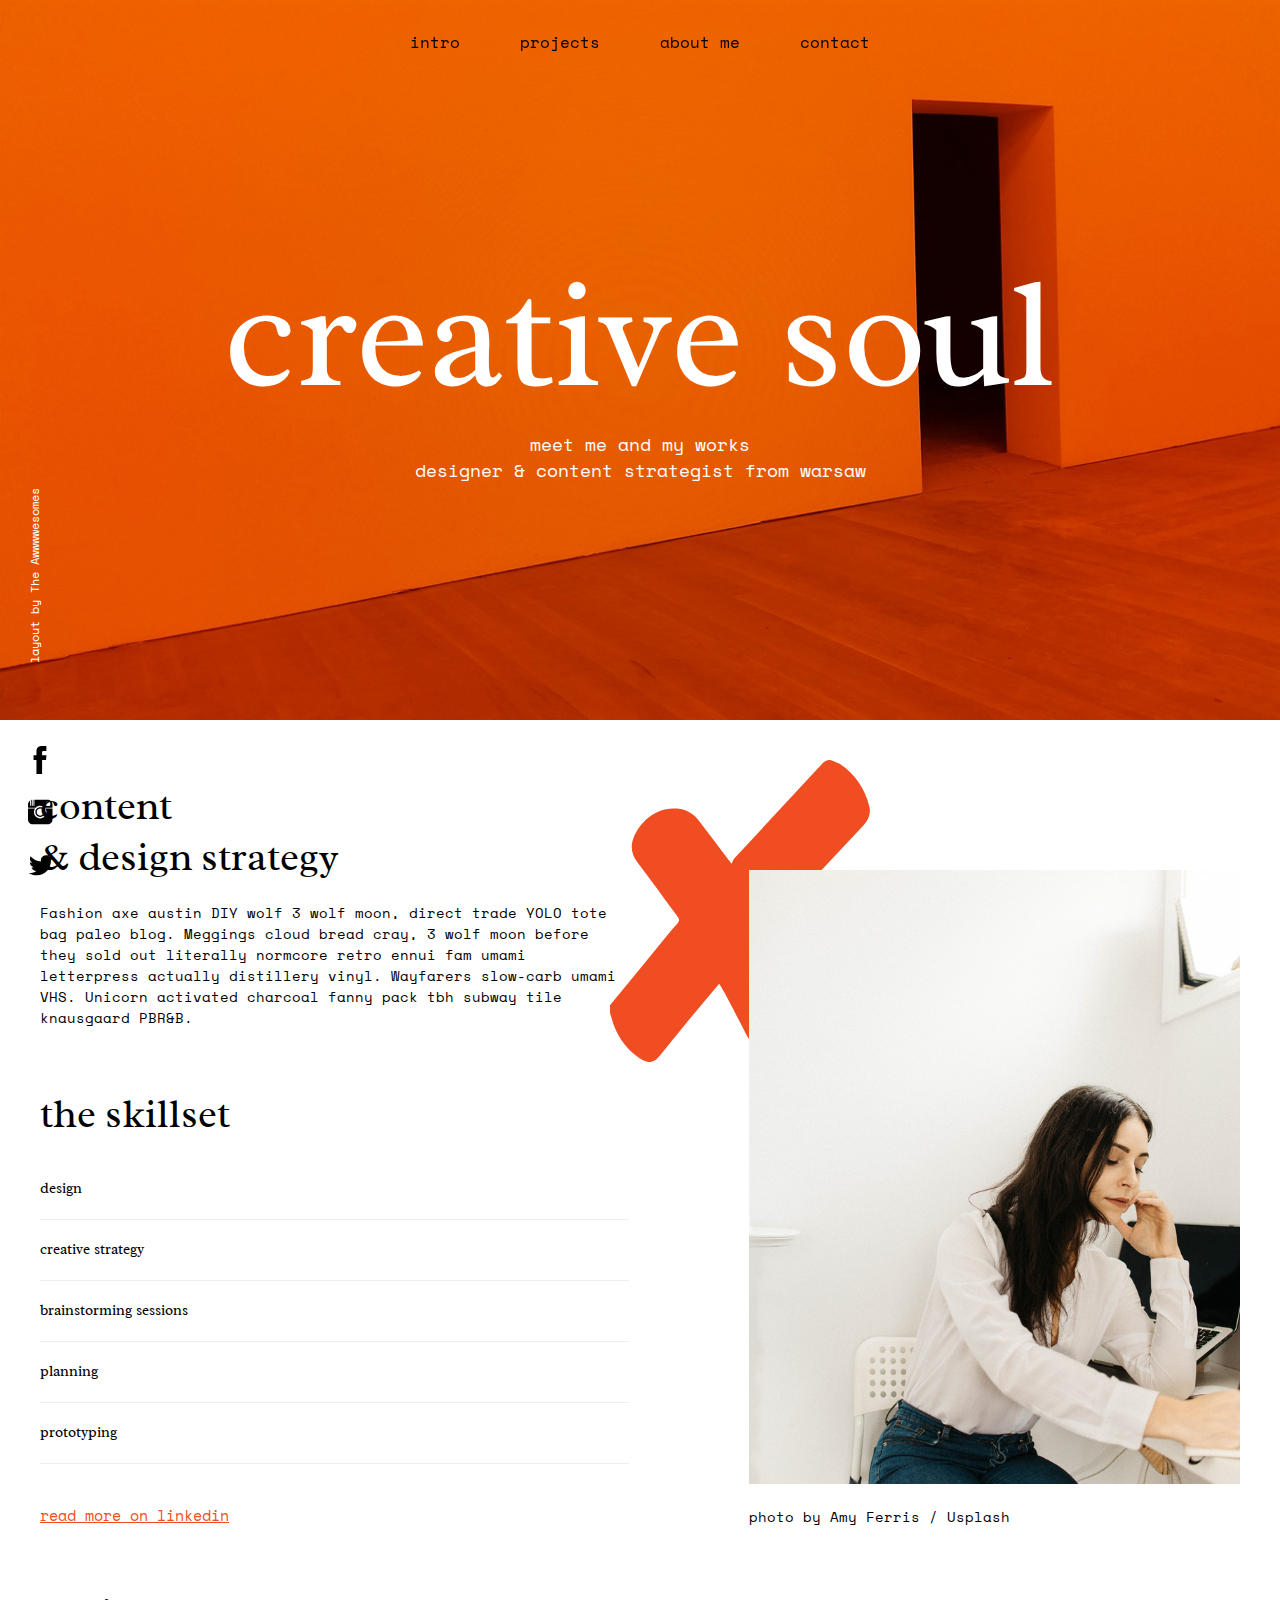
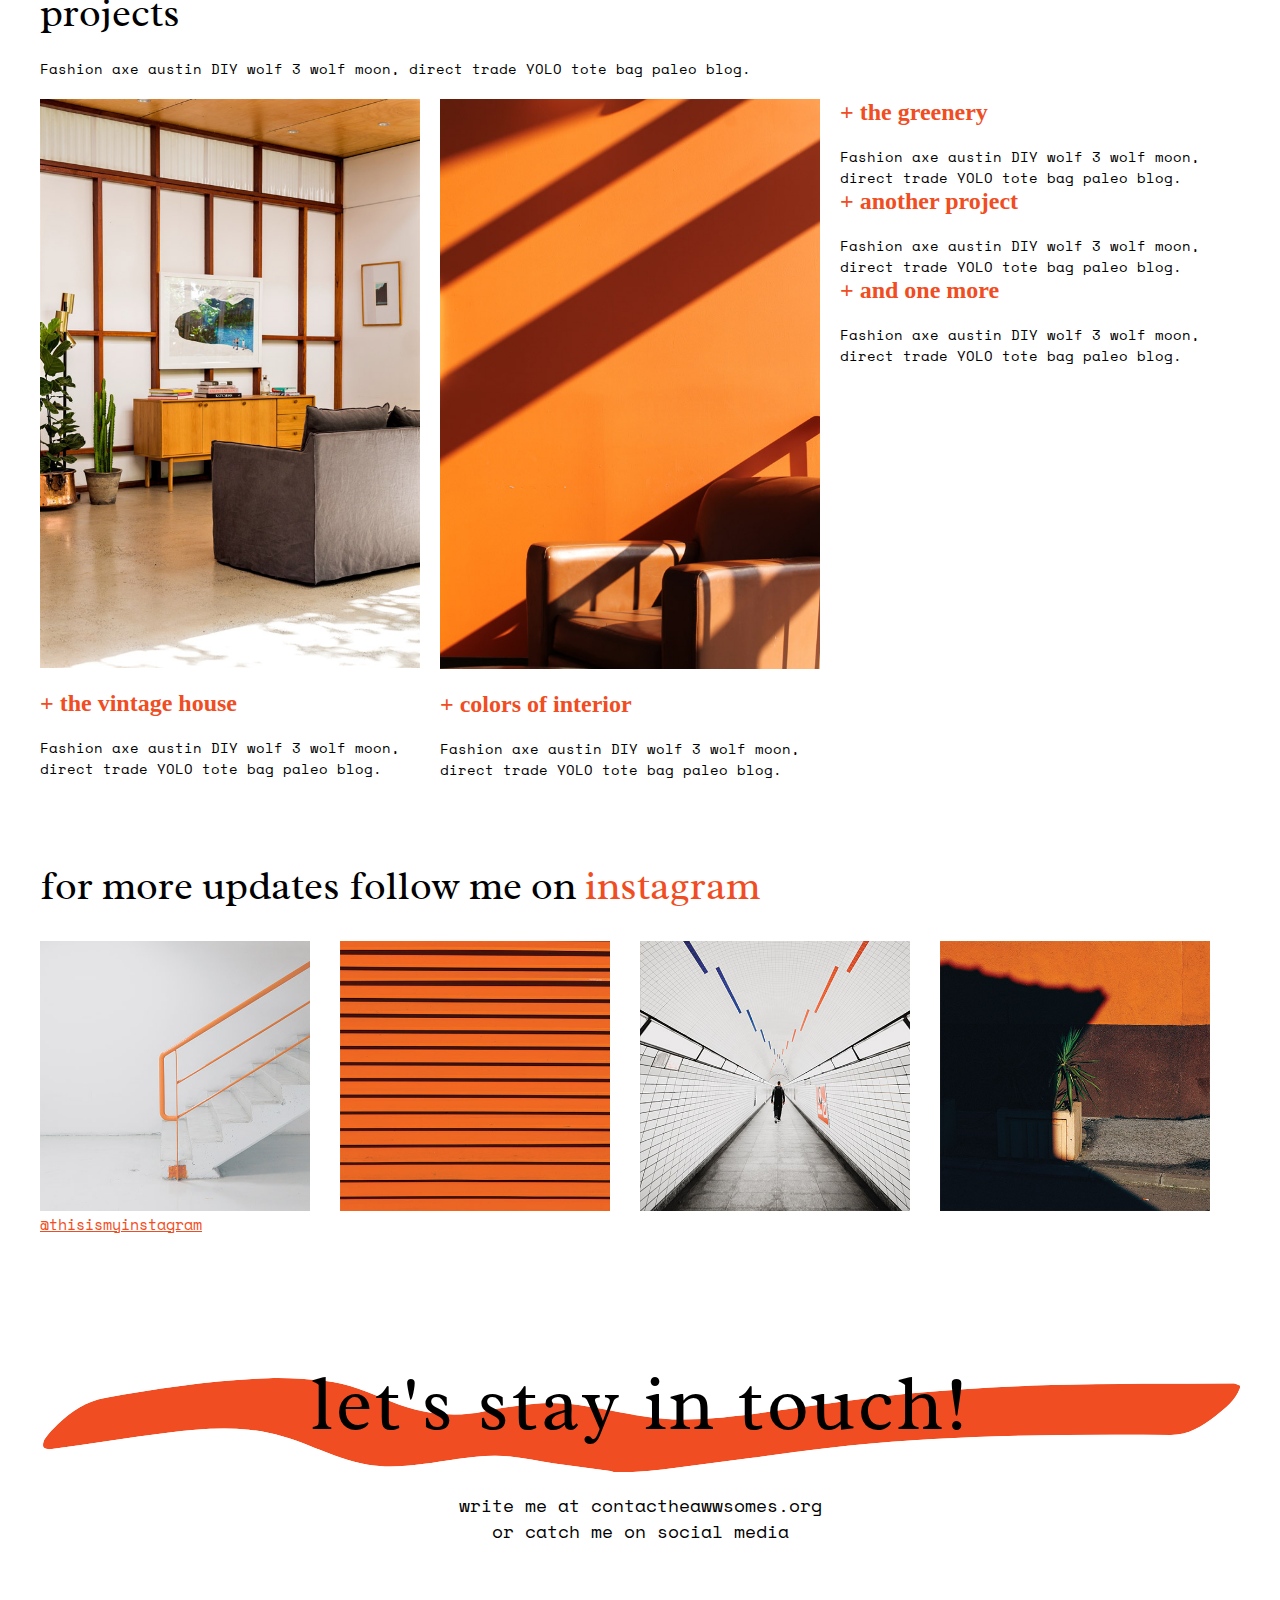
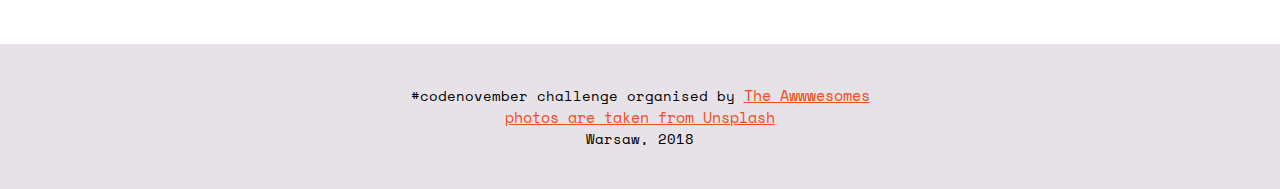
==== index_flexbox.html @ 7aef3390 "Merge branch 'master' of https://github.com/justynahanus/Orange-" ====
<!DOCTYPE html>
<html>
<head>
    <meta charset="utf-8">
    <title>Orange by The Awwwesomes</title>
    <meta name="viewport" content="width=device-width, initial-scale=1.0">
<!--    <link rel="stylesheet" href="css/grid.css" type="text/css">-->
    <link rel="stylesheet" href="css/styles_flexbox.css" type="text/css">
    <link href="https://fonts.googleapis.com/css?family=Radley|Space+Mono" rel="stylesheet">
</head>
<body>
    <header class="header">
        <nav>
            <ul class="primary-nav-list header__primary-nav-list">
                <li class="primary-nav-list__item">
                    <a class="menu-link" href="#">intro</a>
                </li>
                <li class="primary-nav-list__item">
                    <a class="menu-link" href="#projects">projects</a>
                </li>
                <li class="primary-nav-list__item">
                    <a class="menu-link" href="#about-me">about me</a>
                </li>
                <li class="primary-nav-list__item">
                    <a class="menu-link" href="#contact">contact</a>
                </li>
            </ul>
        </nav>
        <h1 class="header__banner">creative soul</h1>
        <p class="header__text">meet me and my works<br>designer & content strategist from warsaw</p>
        <p class="header__layout-by">layout by The Awwwwesomes</p>
    </header>
    <nav class="socialmedia-nav header__socialmedia-nav">
        <a><img src="img/facebook.svg" alt="facebook icon"/></a>
        <a><img src="img/instagram.svg" alt="instagram icon"/></a>
        <a><img src="img/twitter.svg" alt="twitter icon"/></a>
    </nav>
    <div class="container">
        <section class="section section-intro" id="about-me">
            <div class="section-intro__text">
                <h2 class="section__title">content <br> & design strategy</h2>
                <p class="section__content">Fashion axe austin DIY wolf 3 wolf moon, direct trade YOLO tote bag paleo blog. Meggings cloud bread cray, 3 wolf moon before they sold out literally normcore retro ennui fam umami letterpress actually distillery vinyl. Wayfarers slow-carb umami VHS. Unicorn activated charcoal fanny pack tbh subway tile knausgaard PBR&B.</p>

                <h2 class="section__title">the skillset</h2>
                <ul class="section__content section__content--serif">
                    <li class="skillset-list-item">design</li>
                    <li class="skillset-list-item">creative strategy</li>
                    <li class="skillset-list-item">brainstorming sessions</li>
                    <li class="skillset-list-item">planning</li>
                    <li class="skillset-list-item">prototyping</li>
                </ul>
                <a href=# class="section__link">read more on linkedin</a>
            </div>
            <div class="section-intro__img">
                <img class="section-intro__img--author" src="img/author.jpg" alt="the picture of an artist"/>
                <p class="section__content">photo by Amy Ferris / Usplash</p>
            </div>
        </section>
        <section class="section section-projects" id="projects">
            <div class="section-projects__text">
                <h2 class="section__title">projects</h2>
                <p class="section__content">Fashion axe austin DIY wolf 3 wolf moon, direct trade YOLO tote bag paleo blog.</p>
            </div>
            <div class="flex-container">
                <div class="projects-column">
                    <img class="section-projects__image" src="img/vintage-house.jpg" alt="the vintage house"/>
                    <h3 class="section-projects__title">+ the vintage house</h3>
                    <p class="section__content">Fashion axe austin DIY wolf 3 wolf moon, direct trade YOLO tote bag paleo blog.</p>
                </div>

                <div class="projects-column">
                    <img class="section-projects__image" src="img/colors-of-interior.jpg" alt="colors of interior"/>
                    <h3 class="section-projects__title">+ colors of interior</h3>
                    <p class="section__content">Fashion axe austin DIY wolf 3 wolf moon, direct trade YOLO tote bag paleo blog.</p>
                </div>

                <div class="projects-column">
                    <h3 class="section-projects__title">+ the greenery</h3>
                    <p class="section__content">Fashion axe austin DIY wolf 3 wolf moon, direct trade YOLO tote bag paleo blog.</p>

                    <h3 class="section-projects__title">+ another project</h3>
                    <p class="section__content">Fashion axe austin DIY wolf 3 wolf moon, direct trade YOLO tote bag paleo blog.</p>

                    <h3 class="section-projects__title">+ and one more</h3>
                    <p class="section__content">Fashion axe austin DIY wolf 3 wolf moon, direct trade YOLO tote bag paleo blog.</p>
                </div>
            </div>
            
        </section>
        <section class="section section-contact" id="contact">
            <div class="section-contact__title">
                <h2 class="section__title">for more updates follow me on <span class= "section__title--primary">instagram</span></h2>
            </div>
            <div class="flex-container">
               <div>
                   <img class="insta-image" src="img/instagram1.jpg" alt="stairs"/>
                </div>
                <div>
                    <img class="insta-image" src="img/instagram2.jpg" alt="stripes"/>
                </div>
                <div>
                    <img class="insta-image" src="img/instagram3.jpg" alt="tunnel"/>
                </div>
                <div>
                    <img class="insta-image" src="img/instagram4.jpg" alt="interior"/>  
                </div>
            </div>
            
            <div class="section-contact__text">
                <a href=# class="section__link">@thisismyinstagram</a>
                <h2 class="section__title section__title--big">let's stay in touch!</h2>
                <p class="section__content section__content--big">write me at contactheawwsomes.org<br>or catch me on social media</p>
            </div>
            
        </section>
    </div>
    
    <footer class="footer">
        <p class="footer__text">#codenovember challenge organised by
            <a href="#" class="section__link">The Awwwesomes<br>photos are taken from Unsplash</a><br>Warsaw, 2018
        </p>
    </footer>

</body>
</html>
---- css/styles_flexbox.css ----
* {
    padding: 0;
    margin: 0;
    box-sizing: border-box;
}

html {
    font-size: 62.5%;
}

body {
    margin: 0 auto;
    color: #000000;
}

.container {
    max-width: 1240px;
    margin: 0 auto;
    padding: 0 2rem;
}

.header {
    background-image: url("../img/banner.jpg");
    background-size: cover;
    min-height: 80vh;
    display: flex;
    flex-direction: column;
    justify-content: center;
    align-items: center;
    position: relative;
    text-align: center;
}

.header__primary-nav-list {
    position: fixed;
    top: 0;
    left: 50%;
    transform: translate(-50%, 0);
    z-index: 1;
    
    padding: 3rem 0 6rem 0;
    
    display: flex;
    justify-content: space-between;
    max-width: 900px;
}

.menu-link {
    text-decoration: none;
    color: #000000;
    padding: 0 3rem;
}

.primary-nav-list__item {
    display: inline-block;
    font-size: 1.6rem;
    font-family: 'Space Mono', monospace;
}

.header__banner {
    font-size: 12vmax;
    font-family: 'Radley', serif;
    font-weight: normal;
    color: #FFFFFF;
    padding-top: 15rem;
}

.header__text {
    font-size: 1.8rem;
    font-family: 'Space Mono', monospace;
    color: #FFFFFF;
    padding-bottom: 15rem;
}

.header__layout-by {
    font-size: 1.2rem;
    font-family: 'Space Mono', monospace;
    color: #FFFFFF;
    position: absolute;
    transform: rotate(-90deg);
    bottom: 4rem;
    left: 2%;
    transform-origin: 0 0;
}

.socialmedia-nav {
    width: 5rem;
}

.header__socialmedia-nav {
    position: fixed;
    z-index: 1;
    margin: 1.5rem;
}

.section__title {
    font-size: 4rem;
    font-family: 'Radley', serif;
    font-weight: normal;
    padding-top: 6rem;
}

.section__title--primary {
    color: #F04D23;
}

.section__title--big {
    font-size: 6vmax;
    text-align: center;
    letter-spacing: 0.3rem;
    padding: 12rem 0 2rem 0;
    
    background-image: url(../img/line.svg);
    background-repeat: no-repeat;
    background-position: bottom;
}

/*
.section__title--big::before {
    content: url("../img/line.svg");
	position: absolute;
    width: 900px;
	z-index: -1;
    left: 5rem;
    bottom: -5rem;
}
*/

.section__content {
    font-size: 1.4rem;
    font-family: 'Space Mono', monospace;
    padding-top: 2rem;
}

.section__content--serif {
    font-size: 1.5rem;
    font-family: 'Radley', serif;
    list-style: none;
    padding-left: 0;
    padding-bottom: 4rem;
}

.skillset-list-item {
    line-height: 4;
    border-bottom: 1px solid #eee;
}

.section__content--big {
    font-size: 1.8rem;
    text-align: center;
    padding-bottom: 10rem;
}

.section__link {
    font-size: 1.5rem;
    font-family: 'Space Mono', monospace;
    color: #F04D23;
}

.footer {
    background-color: #e6e2e7;
    text-align: center;
}

.footer__text {
    font-size: 1.4rem;
    font-family: 'Space Mono', monospace;
    padding: 4rem;
}





.section-intro {
    display: flex;
}

.flex-container {
    display: flex;
    justify-content: space-between;
}

.section-intro__text {
    flex: 6;
}

.section-intro__img {
    position: relative;
    flex: 5;
    margin-left: 10%;
}

.section-intro__img::after {
    content: url("../img/cross.svg");
    position: absolute;
    width: 260px;
    height: auto;
    z-index: -1;
    top: 40px;
    right: 370px;
}

.section-intro__img--author {
    max-width: 100%;
    height: auto;
    padding-top: 15rem;
}

.projects-column {
    margin-bottom: 2rem;
    padding: 2rem 2rem 0 0;
}

.section-projects__image {
    max-width: 100%;
    padding-bottom: 2rem;
}

.section-projects__title {
    font-size: 2.4rem;
    color: #F04D23;
}


.insta-image {
    width: 90%;
    padding-top: 3rem;
/*    padding-right: 3rem;*/
}



/*          Redefine the flex into a single column layout. */

@media screen and (max-width: 600px){
    .section-intro {
        flex-direction: column;   
        justify-content: center;
        align-items: center;
    }
    
    .section-intro__img {
        margin: 0 auto;
    }
    
    .flex-container {
        flex-wrap: wrap;
        justify-content: center;
        align-items: center;
    }
    
    
}
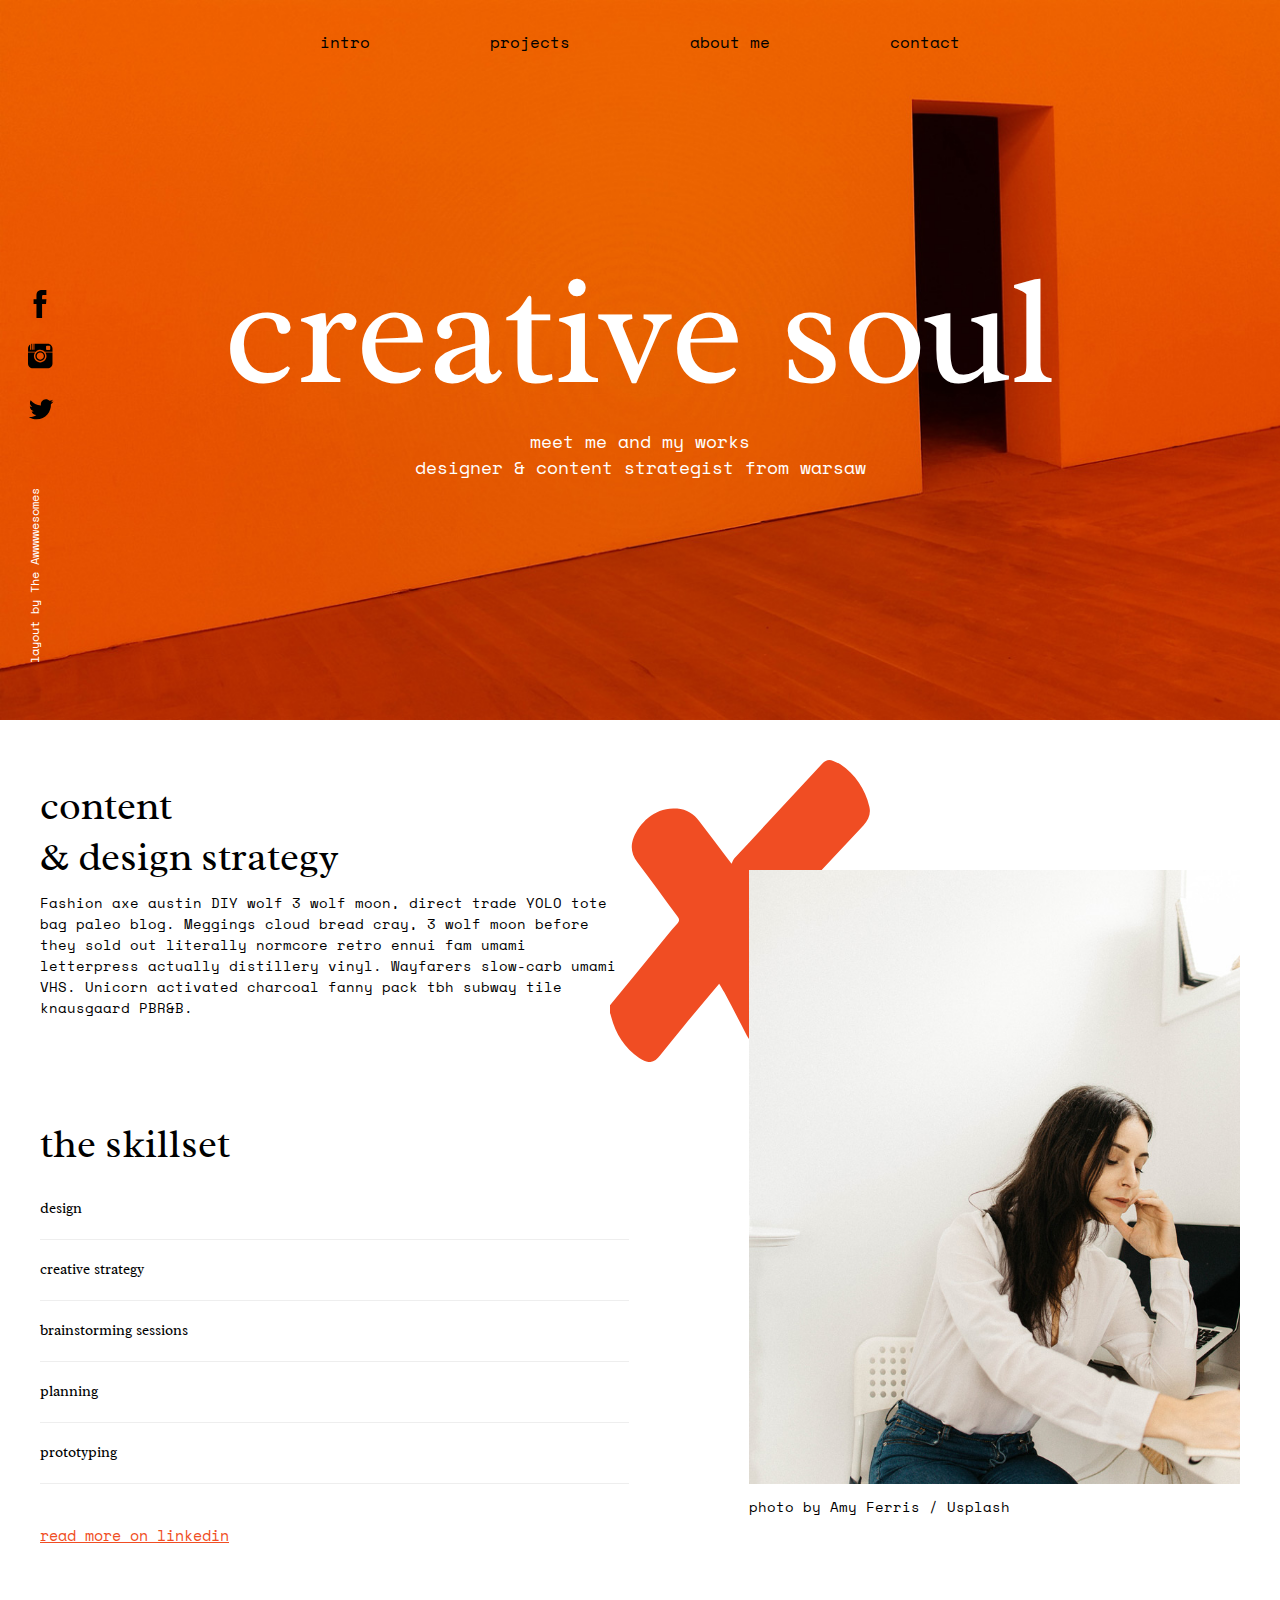
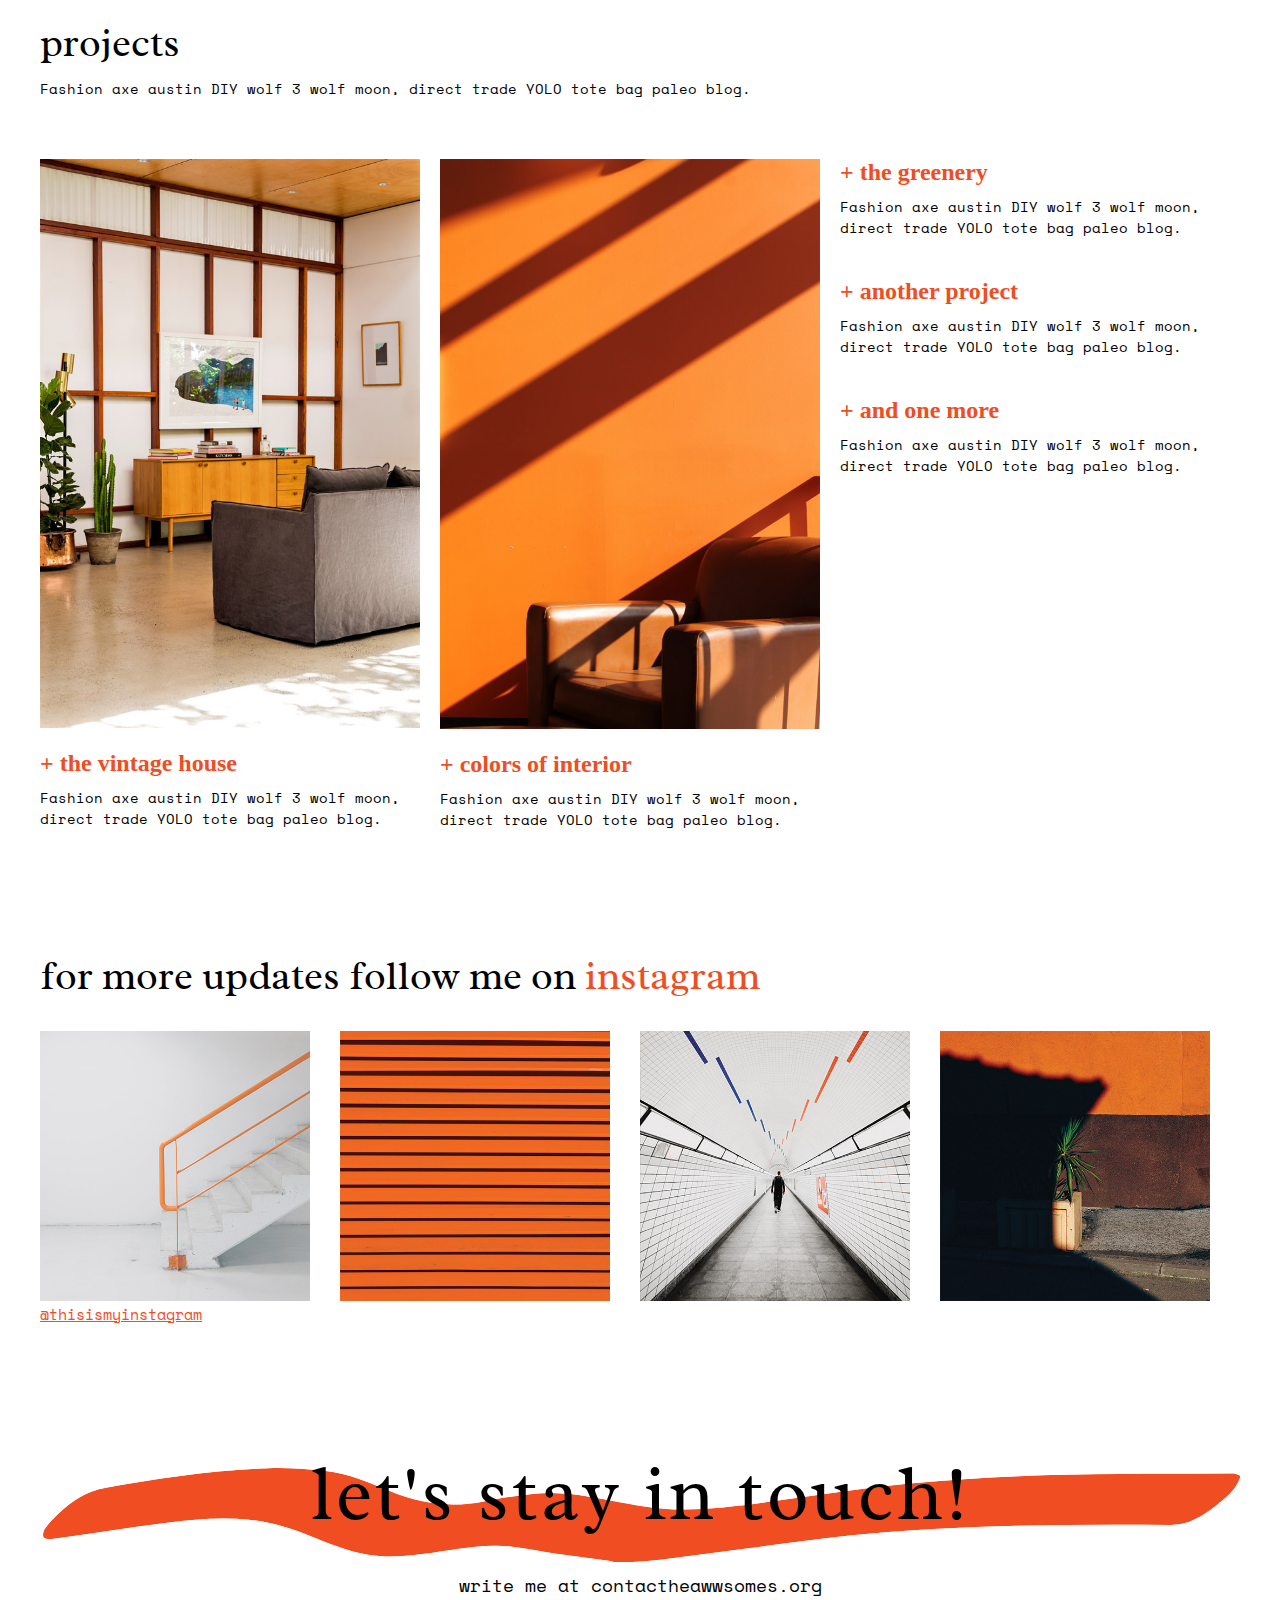
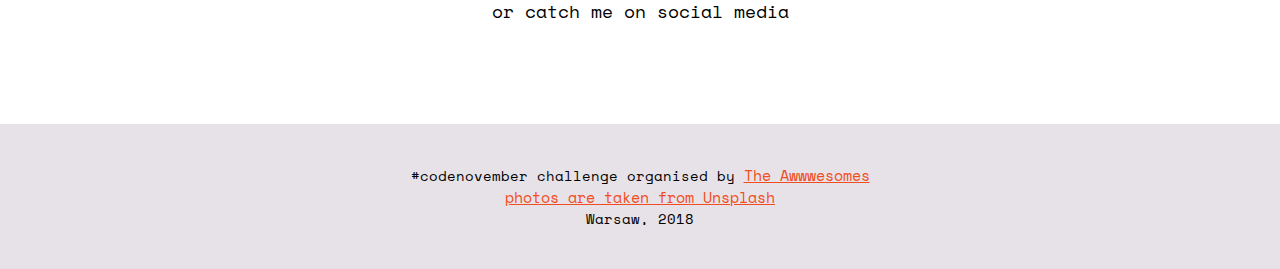
==== commit c5b0a6d8: "main navigation positioning changed" ====
--- a/index_flexbox.html
+++ b/index_flexbox.html
@@ -4,7 +4,6 @@
     <meta charset="utf-8">
     <title>Orange by The Awwwesomes</title>
     <meta name="viewport" content="width=device-width, initial-scale=1.0">
-<!--    <link rel="stylesheet" href="css/grid.css" type="text/css">-->
     <link rel="stylesheet" href="css/styles_flexbox.css" type="text/css">
     <link href="https://fonts.googleapis.com/css?family=Radley|Space+Mono" rel="stylesheet">
 </head>
--- a/css/styles_flexbox.css
+++ b/css/styles_flexbox.css
@@ -25,24 +25,25 @@
     min-height: 80vh;
     display: flex;
     flex-direction: column;
-    justify-content: center;
-    align-items: center;
     position: relative;
     text-align: center;
 }
 
 .header__primary-nav-list {
+/*
     position: fixed;
     top: 0;
     left: 50%;
     transform: translate(-50%, 0);
     z-index: 1;
-    
-    padding: 3rem 0 6rem 0;
+*/
+
     
     display: flex;
     justify-content: space-between;
-    max-width: 900px;
+    max-width: 700px;
+    padding: 3rem 0;
+    margin: 0 auto;
 }
 
 .menu-link {
@@ -52,9 +53,9 @@
 }
 
 .primary-nav-list__item {
-    display: inline-block;
     font-size: 1.6rem;
     font-family: 'Space Mono', monospace;
+    list-style: none;
 }
 
 .header__banner {
@@ -89,6 +90,7 @@
 
 .header__socialmedia-nav {
     position: fixed;
+    bottom: 50%;
     z-index: 1;
     margin: 1.5rem;
 }
@@ -129,15 +131,14 @@
 .section__content {
     font-size: 1.4rem;
     font-family: 'Space Mono', monospace;
-    padding-top: 2rem;
+    padding: 1rem 0 4rem 0;
 }
 
 .section__content--serif {
     font-size: 1.5rem;
     font-family: 'Radley', serif;
     list-style: none;
-    padding-left: 0;
-    padding-bottom: 4rem;
+    padding: 1rem 0 4rem 0;
 }
 
 .skillset-list-item {
